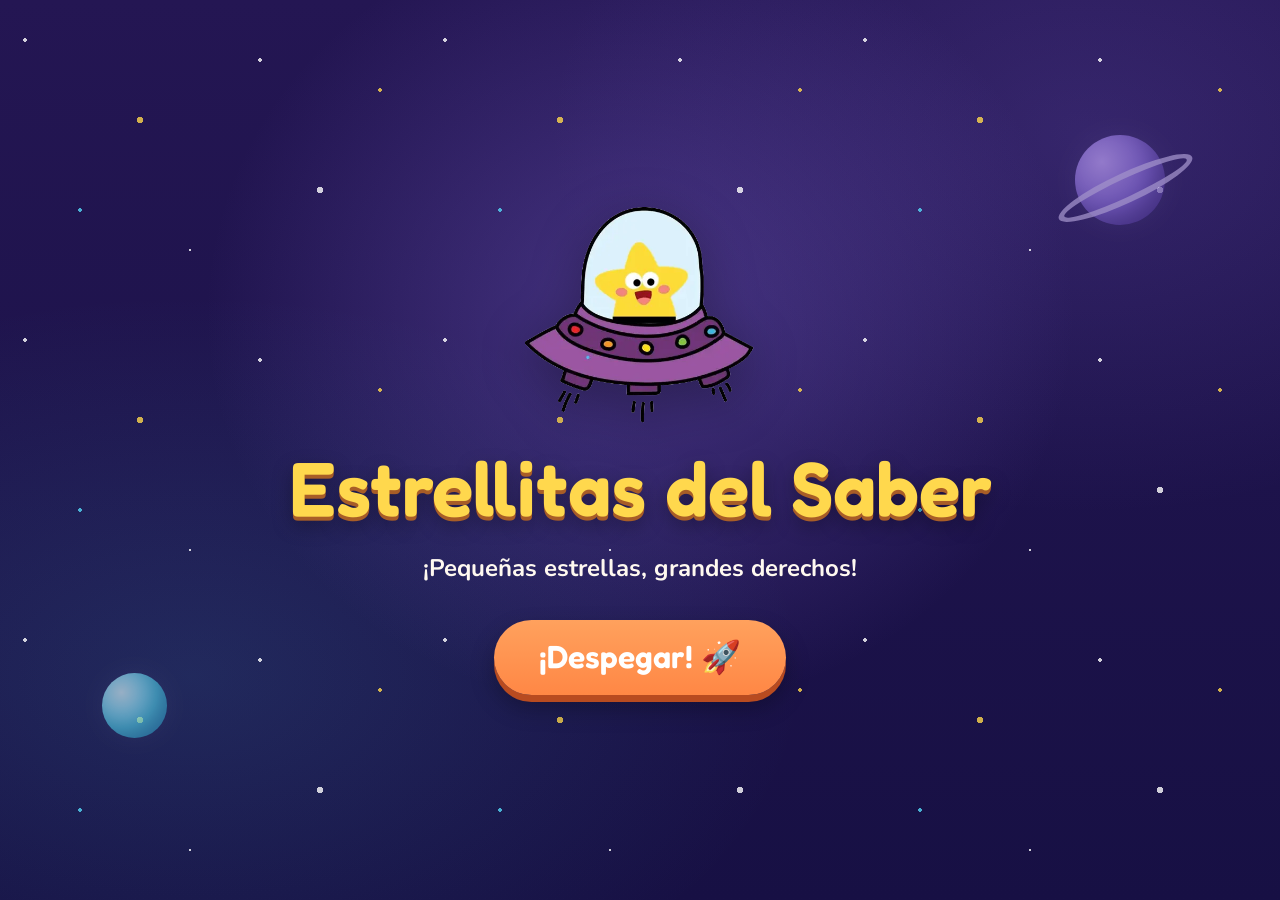
==== index.html @ 60ef17d1 "quizá si quizá no :v" ====
<!DOCTYPE html>
<html lang="es">

<head>
  <meta charset="UTF-8">
  <meta name="viewport" content="width=device-width, initial-scale=1.0">

  <title>Estrellas del Saber</title>

  <!-- Estilos -->
  <link rel="stylesheet" href="./styles/global.css">
  <link rel="stylesheet" href="./styles/index.css">
</head>

<body>

  <main class="inicio">

    <!-- Fondo espacial -->
    <div class="inicio-estrellas" aria-hidden="true"></div>
    <!-- Planetas decorativos -->
    <div class="inicio-planetas" aria-hidden="true">
      <div class="inicio-planeta planeta-morado"></div>
      <div class="inicio-planeta planeta-celeste"></div>
    </div>

    <!-- Estrellas fugaces -->
    <div class="inicio-fugaces" aria-hidden="true">
      <span class="estrella-fugaz"></span>
      <span class="estrella-fugaz"></span>
      <span class="estrella-fugaz"></span>
    </div>

    <!-- Contenido principal -->
    <section class="inicio-contenido">

      <!-- Personaje Starly -->
      <div class="inicio-personaje">
        <img src="./img/personajes/starly/starlycohete.webp" alt="Starly en su nave espacial" class="inicio-starly">
      </div>

      <!-- Título -->
      <h1 class="inicio-titulo">
        Estrellitas del Saber
      </h1>

      <!-- Descripción -->
      <p class="inicio-descripcion">
        ¡Pequeñas estrellas, grandes derechos!
      </p>


      <!-- Botón de inicio -->
      <div class="inicio-acciones">

        <button type="button" id="btn-despegar" class="inicio-boton-jugar">
          ¡Despegar! 🚀
        </button>

      </div>


    </section>

  </main>

  <!-- JavaScript -->
  <script src="./js/main.js" defer></script>

</body>

</html>
---- styles/global.css ----
/* ==========================================
   ESTRELLAS DEL SABER
   ESTILOS GLOBALES
========================================== */

/* ==========================================
   TIPOGRAFÍAS LOCALES
========================================== */

@font-face {
  font-family: 'Fredoka';
  src: url('./fonts/Fredoka-Regular.ttf') format('truetype');
  font-weight: 400;
  font-style: normal;
  font-display: swap;
}

@font-face {
  font-family: 'Fredoka';
  src: url('./fonts/Fredoka-SemiBold.ttf') format('truetype');
  font-weight: 600;
  font-style: normal;
  font-display: swap;
}

@font-face {
  font-family: 'Nunito';
  src: url('./fonts/Nunito-Regular.ttf') format('truetype');
  font-weight: 400;
  font-style: normal;
  font-display: swap;
}

@font-face {
  font-family: 'Nunito';
  src: url('./fonts/Nunito-Bold.ttf') format('truetype');
  font-weight: 700;
  font-style: normal;
  font-display: swap;
}

/* ==========================================
   2. VARIABLES DE COLORES
========================================== */

:root {

  /* Colores principales */
  --color-espacio: #171044;
  --color-morado: #49309A;
  --color-morado-claro: #8467D7;

  /* Colores de acento */
  --color-amarillo: #FFD84D;
  --color-naranja: #FF8745;
  --color-celeste: #55D6F5;

  /* Colores de texto */
  --color-blanco: #FFFFFF;
  --color-blanco-suave: #FFF9F0;

  /* Colores de retroalimentación */
  --color-acierto: #43C98B;
  --color-error: #F36B79;

  /* Tipografías */
  --fuente-titulos: 'Fredoka', sans-serif;
  --fuente-textos: 'Nunito', sans-serif;

}


/* ==========================================
   3. REINICIO DE ESTILOS
========================================== */

* {
  margin: 0;
  padding: 0;
  box-sizing: border-box;
}

html {
  width: 100%;
  min-height: 100%;
}

body {
  min-height: 100vh;
  min-height: 100dvh;

  font-family: var(--fuente-textos);
  font-size: 16px;

  color: var(--color-blanco);
  background-color: var(--color-espacio);

  -webkit-font-smoothing: antialiased;
}


/* ==========================================
   4. TIPOGRAFÍA GENERAL
========================================== */

h1,
h2,
h3,
h4,
h5,
h6 {
  font-family: var(--fuente-titulos);
  font-weight: 600;
  line-height: 1.2;
}

p {
  font-family: var(--fuente-textos);
  line-height: 1.5;
}

button,
input,
textarea,
select {
  font: inherit;
}


/* ==========================================
   5. ELEMENTOS GENERALES
========================================== */

img {
  display: block;
  max-width: 100%;
  height: auto;
}

button {
  cursor: pointer;
}

button:disabled {
  cursor: not-allowed;
}

a {
  color: inherit;
}

:focus-visible {
  outline: 3px solid var(--color-celeste);
  outline-offset: 4px;
}
---- styles/index.css ----
/* ==========================================
   ESTRELLAS DEL SABER
   PANTALLA DE INICIO
========================================== */


/* ==========================================
   1. CONTENEDOR PRINCIPAL
========================================== */

.inicio {
    position: relative;

    display: flex;
    justify-content: center;
    align-items: center;

    width: 100%;
    min-height: 100vh;
    min-height: 100dvh;

    padding: 30px 20px;
    padding:
        max(30px, env(safe-area-inset-top)) max(20px, env(safe-area-inset-right)) max(30px, env(safe-area-inset-bottom)) max(20px, env(safe-area-inset-left));

    overflow: hidden;

    background:
        radial-gradient(ellipse at 50% 35%,
            rgba(132, 103, 215, 0.38) 0%,
            transparent 48%),
        radial-gradient(ellipse at 15% 75%,
            rgba(85, 214, 245, 0.12) 0%,
            transparent 40%),
        radial-gradient(ellipse at 85% 15%,
            rgba(132, 103, 215, 0.2) 0%,
            transparent 35%),
        linear-gradient(180deg,
            #241653 0%,
            #171044 100%);
}


/* ==========================================
   2. ESTRELLAS DEL FONDO
========================================== */

.inicio-estrellas {
    position: absolute;
    inset: 0;
    z-index: 0;

    pointer-events: none;

    background-image:
        radial-gradient(2px 2px at 25px 40px, #FFFFFF 98%, transparent),
        radial-gradient(3px 3px at 140px 120px, #FFD84D 98%, transparent),
        radial-gradient(2px 2px at 260px 60px, #FFFFFF 98%, transparent),
        radial-gradient(2px 2px at 80px 210px, #55D6F5 98%, transparent),
        radial-gradient(3px 3px at 320px 190px, #FFFFFF 98%, transparent),
        radial-gradient(1px 1px at 190px 250px, #FFFFFF 98%, transparent),
        radial-gradient(2px 2px at 380px 90px, #FFD84D 98%, transparent);

    background-size: 420px 300px;

    opacity: 0.8;

    animation: estrellas-brillar 4s ease-in-out infinite alternate;
}

@keyframes estrellas-brillar {
    from {
        opacity: 0.4;
    }

    to {
        opacity: 0.9;
    }
}


/* ==========================================
   3. ESTRELLAS FUGACES
========================================== */

.inicio-fugaces {
    position: absolute;
    inset: 0;
    z-index: 0;

    overflow: hidden;
    pointer-events: none;
}

.estrella-fugaz {
    position: absolute;

    width: 4px;
    height: 4px;

    border-radius: 50%;
    background: var(--color-blanco);

    box-shadow:
        0 0 6px var(--color-blanco),
        0 0 12px var(--color-celeste);

    opacity: 0;

    animation: fugaz-mover 12s linear infinite;
}

/* Estela luminosa */

.estrella-fugaz::after {
    content: "";

    position: absolute;
    top: 50%;
    right: 50%;

    width: 70px;
    height: 2px;

    border-radius: 50%;

    background: linear-gradient(90deg,
            transparent,
            var(--color-celeste),
            var(--color-blanco));

    transform: translateY(-50%);
}

/* Estrella superior izquierda */

.estrella-fugaz:nth-child(1) {
    top: 18%;
    left: 28%;

    animation-duration: 8s;
    animation-delay: -1s;
}

/* Estrella superior derecha */

.estrella-fugaz:nth-child(2) {
    top: 28%;
    left: 82%;

    animation-duration: 9s;
    animation-delay: -3s;
}

/* Estrella inferior izquierda */

.estrella-fugaz:nth-child(3) {
    top: 75%;
    left: 38%;

    animation-duration: 7s;
    animation-delay: -4s;
}

/* Movimiento diagonal */

@keyframes fugaz-mover {

    0%,
    5% {
        opacity: 0;
        transform: translate(0, 0) rotate(-25deg);
    }

    7% {
        opacity: 1;
    }

    17% {
        opacity: 0;
        transform: translate(-140px, 65px) rotate(-25deg);
    }

    100% {
        opacity: 0;
        transform: translate(-140px, 65px) rotate(-25deg);
    }
}


/* ==========================================
   4. CONTENIDO PRINCIPAL
========================================== */

.inicio-contenido {
    position: relative;
    z-index: 1;

    display: flex;
    flex-direction: column;
    justify-content: center;
    align-items: center;

    width: 100%;
    max-width: 850px;

    gap: 22px;

    text-align: center;
}


/* ==========================================
   5. PERSONAJE STARLY
========================================== */

.inicio-personaje {
    display: flex;
    justify-content: center;
    align-items: center;

    width: 100%;
}

.inicio-starly {
    display: block;

    width: clamp(160px, 21vw, 230px);
    max-width: 100%;
    height: auto;

    object-fit: contain;

    filter: drop-shadow(0 12px 25px rgba(0, 0, 0, 0.3));

    animation: starly-flotar 3s ease-in-out infinite;
}

@keyframes starly-flotar {

    0%,
    100% {
        transform: translateY(0) rotate(-3deg);
    }

    50% {
        transform: translateY(-14px) rotate(3deg);
    }
}


/* ==========================================
   6. TÍTULO
========================================== */

.inicio-titulo {
    max-width: 800px;

    font-family: var(--fuente-titulos);
    font-size: clamp(2.8rem, 6vw, 5rem);
    font-weight: 600;
    line-height: 1.1;

    color: var(--color-amarillo);

    text-shadow:
        0 4px 0 #A85D27,
        0 8px 20px rgba(0, 0, 0, 0.35);
}


/* ==========================================
   7. DESCRIPCIÓN
========================================== */

.inicio-descripcion {
    max-width: 600px;

    font-family: var(--fuente-textos);
    font-size: clamp(1.1rem, 2.2vw, 1.5rem);
    font-weight: 700;
    line-height: 1.4;

    color: var(--color-blanco-suave);
}


/* ==========================================
   8. CONTENEDOR DEL BOTÓN
========================================== */

.inicio-acciones {
    display: flex;
    justify-content: center;
    align-items: center;

    width: 100%;

    margin-top: 12px;
}


/* ==========================================
   9. BOTÓN DESPEGAR
========================================== */

.inicio-boton-jugar {
    display: inline-flex;
    justify-content: center;
    align-items: center;

    min-width: 220px;
    min-height: 75px;

    padding: 18px 45px;

    border: none;
    border-radius: 50px;

    font-family: var(--fuente-titulos);
    font-size: clamp(1.5rem, 3vw, 2rem);
    font-weight: 600;
    line-height: 1.2;

    color: var(--color-blanco);

    background: linear-gradient(180deg,
            #FFA15D,
            var(--color-naranja));

    box-shadow:
        0 7px 0 #B84B20,
        0 12px 25px rgba(0, 0, 0, 0.3);

    cursor: pointer;
    touch-action: manipulation;
    -webkit-tap-highlight-color: transparent;

    animation: boton-pulso 1.8s ease-in-out infinite;
}


/* ==========================================
   10. ANIMACIÓN DEL BOTÓN
========================================== */

@keyframes boton-pulso {

    0%,
    100% {
        transform: scale(1);
    }

    50% {
        transform: scale(1.06);
    }
}

@media (hover: hover) {

    .inicio-boton-jugar:hover {
        animation-play-state: paused;
        transform: scale(1.06);
    }
}

.inicio-boton-jugar:active {
    animation: none;

    transform: translateY(5px) scale(0.98);

    box-shadow:
        0 2px 0 #B84B20,
        0 5px 12px rgba(0, 0, 0, 0.2);
}


/* ==========================================
   11. CELULARES
========================================== */

@media (max-width: 600px) {

    .inicio {
        padding:
            max(25px, env(safe-area-inset-top)) max(15px, env(safe-area-inset-right)) max(25px, env(safe-area-inset-bottom)) max(15px, env(safe-area-inset-left));
    }

    .inicio-contenido {
        gap: 18px;
    }

    .inicio-starly {
        width: 170px;
    }

    .inicio-titulo {
        font-size: clamp(2.4rem, 9vw, 3.5rem);
    }

    .inicio-descripcion {
        max-width: 330px;
        font-size: 1.1rem;
    }

    .inicio-acciones {
        margin-top: 10px;
    }

    .inicio-boton-jugar {
        min-width: 200px;
        min-height: 65px;

        padding: 15px 30px;

        font-size: 1.5rem;
    }

    .estrella-fugaz::after {
        width: 45px;
    }
}


/* ==========================================
   12. CELULARES PEQUEÑOS
========================================== */

@media (max-width: 380px) {

    .inicio {
        padding: 20px 12px;
    }

    .inicio-contenido {
        gap: 14px;
    }

    .inicio-starly {
        width: 140px;
    }

    .inicio-titulo {
        font-size: 2.1rem;
    }

    .inicio-descripcion {
        font-size: 1rem;
    }

    .inicio-boton-jugar {
        min-width: 180px;
        min-height: 60px;

        padding: 12px 25px;

        font-size: 1.3rem;
    }
}


/* ==========================================
   13. TABLETAS
========================================== */

@media (min-width: 601px) and (max-width: 1024px) {

    .inicio-starly {
        width: clamp(190px, 25vw, 250px);
    }

    .inicio-titulo {
        font-size: clamp(3rem, 6vw, 4.5rem);
    }

    .inicio-descripcion {
        font-size: 1.4rem;
    }
}


/* ==========================================
   14. CELULARES EN HORIZONTAL
========================================== */

@media (max-height: 500px) and (orientation: landscape) {

    .inicio {
        min-height: 100dvh;
        padding: 12px 20px;
    }

    .inicio-contenido {
        gap: 8px;
    }

    .inicio-starly {
        width: 95px;
    }

    .inicio-titulo {
        font-size: 2rem;
    }

    .inicio-descripcion {
        font-size: 0.95rem;
    }

    .inicio-acciones {
        margin-top: 5px;
    }

    .inicio-boton-jugar {
        min-width: 160px;
        min-height: 50px;

        padding: 10px 25px;

        font-size: 1.2rem;
    }
}


/* ==========================================
   15. PANTALLAS DE POCA ALTURA
========================================== */

@media (max-height: 650px) and (min-width: 601px) {

    .inicio {
        padding: 20px;
    }

    .inicio-contenido {
        gap: 12px;
    }

    .inicio-starly {
        width: 150px;
    }

    .inicio-titulo {
        font-size: 3rem;
    }

    .inicio-boton-jugar {
        min-height: 60px;
        padding: 12px 35px;
    }
}


/* ==========================================
   16. ACCESIBILIDAD
========================================== */

@media (prefers-reduced-motion: reduce) {

    .inicio-estrellas,
    .estrella-fugaz,
    .inicio-starly,
    .inicio-boton-jugar {
        animation: none;
    }
}


/* ==========================================
   PLANETAS DECORATIVOS DEL INICIO
========================================== */

.inicio-planetas {
    position: absolute;
    inset: 0;
    z-index: 1;

    overflow: hidden;
    pointer-events: none;
}

.inicio-planeta {
    position: absolute;

    border-radius: 50%;
    opacity: 0.65;

    box-shadow:
        inset -12px -12px 18px rgba(0, 0, 0, 0.15),
        0 0 30px rgba(255, 255, 255, 0.08);

    animation: planeta-flotar-inicio 7s ease-in-out infinite;
}

/* Planeta morado con anillo */

.inicio-planetas .planeta-morado {
    top: 15%;
    right: 9%;

    width: 90px;
    height: 90px;

    background: radial-gradient(circle at 30% 30%,
            #C6A8FF,
            #8467D7 55%,
            #49309A);
}

.inicio-planetas .planeta-morado::after {
    content: "";

    position: absolute;
    top: 42%;
    left: -25%;

    width: 150%;
    height: 20%;

    border: 6px solid rgba(220, 204, 255, 0.75);
    border-radius: 50%;

    transform: rotate(-25deg);
}

/* Planeta celeste */

.inicio-planetas .planeta-celeste {
    bottom: 18%;
    left: 8%;

    width: 65px;
    height: 65px;

    background: radial-gradient(circle at 30% 30%,
            #D7F8FF,
            #55D6F5 55%,
            #258ECA);

    animation-delay: -3s;
}

/* Movimiento suave */

@keyframes planeta-flotar-inicio {

    0%,
    100% {
        transform: translateY(0);
    }

    50% {
        transform: translateY(-12px);
    }
}

/* Mantener el contenido sobre los planetas */

.inicio-contenido {
    position: relative;
    z-index: 2;
}

/* ==========================================
   RESPONSIVE
========================================== */

@media (max-width: 600px) {

    .inicio-planetas .planeta-morado {
        top: 15%;
        right: 9%;
        width: 75px;
        height: 75px;
    }

    .inicio-planetas .planeta-celeste {
        bottom: 15%;
        left: -10px;

        width: 48px;
        height: 48px;
    }
}

@media (max-height: 500px) and (orientation: landscape) {

    .inicio-planeta {
        opacity: 0.80;
    }
}

@media (prefers-reduced-motion: reduce) {

    .inicio-planeta {
        animation: none;
    }
}
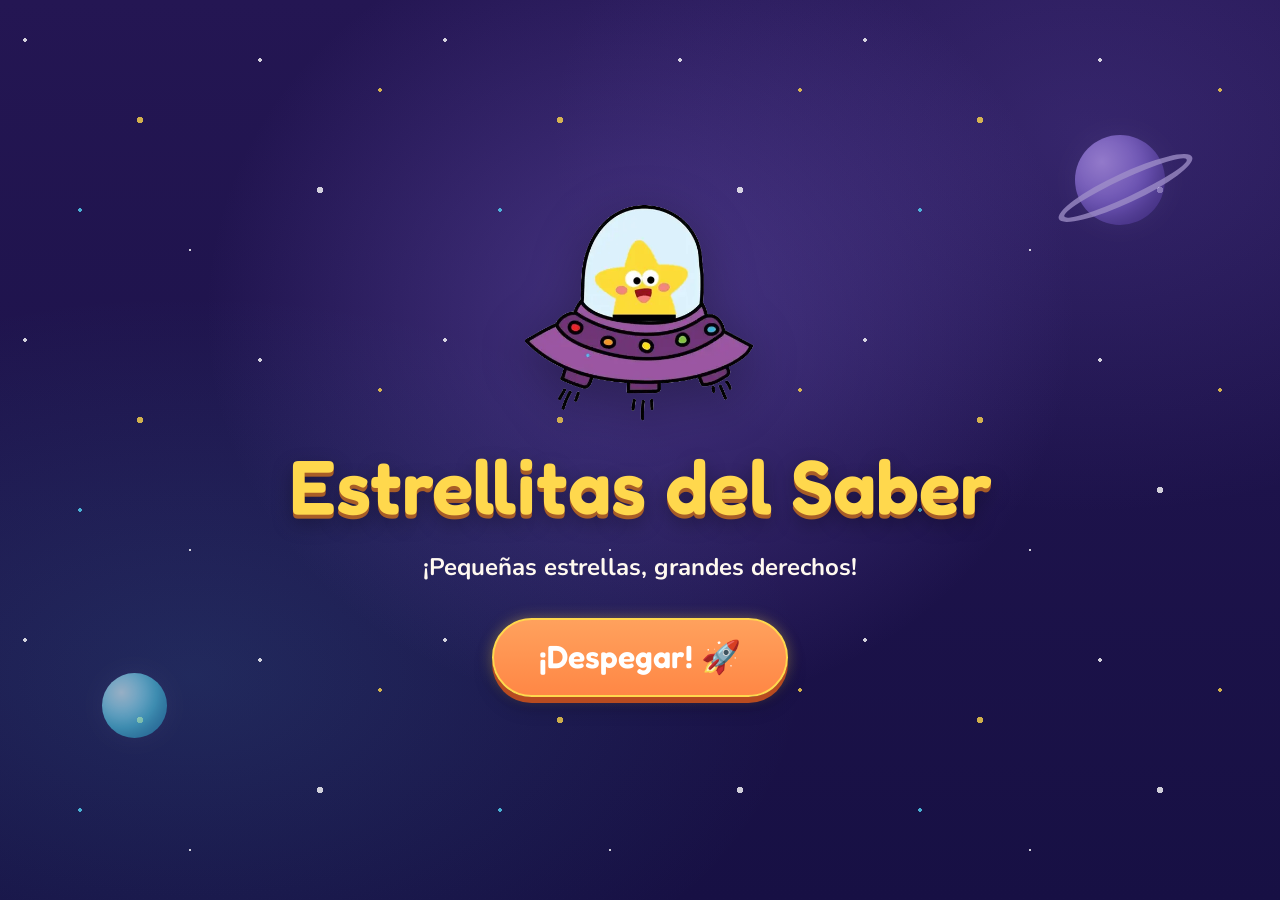
==== commit 9173234a: "soy el mapa" ====
--- a/index.html
+++ b/index.html
@@ -5,7 +5,7 @@
   <meta charset="UTF-8">
   <meta name="viewport" content="width=device-width, initial-scale=1.0">
 
-  <title>Estrellas del Saber</title>
+  <title>Estrellitas del Saber</title>
 
   <!-- Estilos -->
   <link rel="stylesheet" href="./styles/global.css">
--- a/styles/index.css
+++ b/styles/index.css
@@ -314,7 +314,7 @@
 
     padding: 18px 45px;
 
-    border: none;
+    border: 2px solid #FFD84D;
     border-radius: 50px;
 
     font-family: var(--fuente-titulos);
@@ -329,8 +329,9 @@
             var(--color-naranja));
 
     box-shadow:
-        0 7px 0 #B84B20,
-        0 12px 25px rgba(0, 0, 0, 0.3);
+        0 6px 0 #B84B20,
+        0 0 14px rgba(255, 216, 77, 0.35),
+        0 10px 20px rgba(0, 0, 0, 0.20);
 
     cursor: pointer;
     touch-action: manipulation;
@@ -339,6 +340,12 @@
     animation: boton-pulso 1.8s ease-in-out infinite;
 }
 
+.boton-despegar:hover {
+    box-shadow:
+        0 6px 0 #B84B20,
+        0 0 25px rgba(255, 216, 77, 0.75),
+        0 10px 20px rgba(0, 0, 0, 0.2);
+}
 
 /* ==========================================
    10. ANIMACIÓN DEL BOTÓN
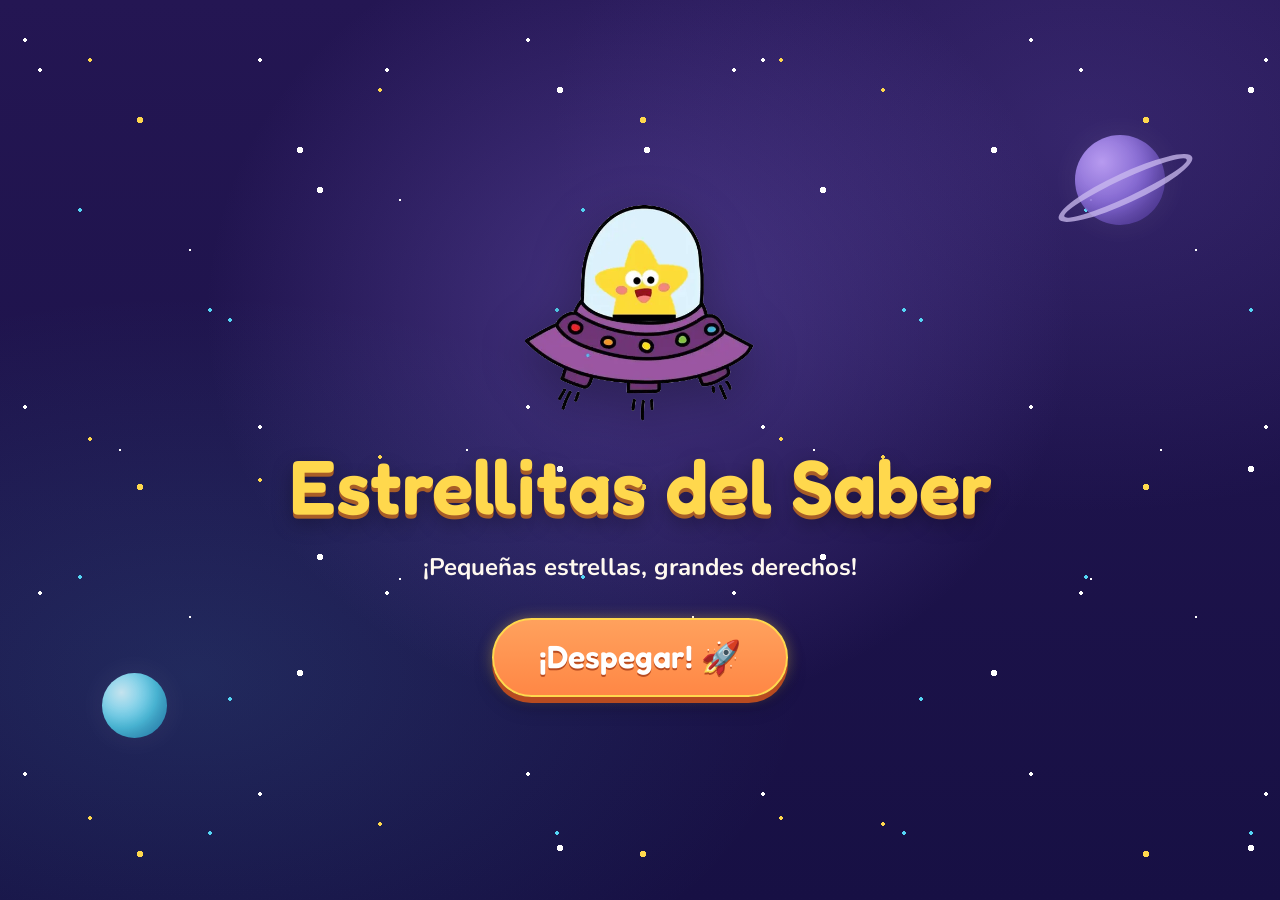
==== commit 3e49b185: "juego 5 sin audios" ====
--- a/index.html
+++ b/index.html
@@ -6,6 +6,8 @@
   <meta name="viewport" content="width=device-width, initial-scale=1.0">
 
   <title>Estrellitas del Saber</title>
+  <link rel="icon" type="image/png" href="./img/personajes/starly/starly2.webp">
+
 
   <!-- Estilos -->
   <link rel="stylesheet" href="./styles/global.css">
--- a/styles/global.css
+++ b/styles/global.css
@@ -152,4 +152,5 @@
 :focus-visible {
   outline: 3px solid var(--color-celeste);
   outline-offset: 4px;
-}+}
+
--- a/styles/index.css
+++ b/styles/index.css
@@ -45,13 +45,16 @@
    2. ESTRELLAS DEL FONDO
 ========================================== */
 
-.inicio-estrellas {
+.inicio-estrellas,
+.inicio-estrellas::before,
+.inicio-estrellas::after {
     position: absolute;
     inset: 0;
+    pointer-events: none;
+}
+
+.inicio-estrellas {
     z-index: 0;
-
-    pointer-events: none;
-
     background-image:
         radial-gradient(2px 2px at 25px 40px, #FFFFFF 98%, transparent),
         radial-gradient(3px 3px at 140px 120px, #FFD84D 98%, transparent),
@@ -60,22 +63,32 @@
         radial-gradient(3px 3px at 320px 190px, #FFFFFF 98%, transparent),
         radial-gradient(1px 1px at 190px 250px, #FFFFFF 98%, transparent),
         radial-gradient(2px 2px at 380px 90px, #FFD84D 98%, transparent);
-
-    background-size: 420px 300px;
-
-    opacity: 0.8;
-
+    background-size: 503px 367px;
     animation: estrellas-brillar 4s ease-in-out infinite alternate;
 }
 
-@keyframes estrellas-brillar {
-    from {
-        opacity: 0.4;
-    }
-
-    to {
-        opacity: 0.9;
-    }
+.inicio-estrellas::before {
+    content: "";
+    background-image:
+        radial-gradient(2px 2px at 40px 70px, #FFFFFF 98%, transparent),
+        radial-gradient(2px 2px at 210px 310px, #55D6F5 98%, transparent),
+        radial-gradient(3px 3px at 300px 150px, #FFFFFF 98%, transparent),
+        radial-gradient(1px 1px at 120px 450px, #FFFFFF 98%, transparent),
+        radial-gradient(2px 2px at 260px 480px, #FFD84D 98%, transparent);
+    background-size: 347px 523px;
+    animation: estrellas-brillar 3s ease-in-out -1.5s infinite alternate;
+}
+
+.inicio-estrellas::after {
+    content: "";
+    background-image:
+        radial-gradient(2px 2px at 90px 60px, #FFD84D 98%, transparent),
+        radial-gradient(1px 1px at 400px 200px, #FFFFFF 98%, transparent),
+        radial-gradient(3px 3px at 560px 90px, #FFFFFF 98%, transparent),
+        radial-gradient(2px 2px at 230px 320px, #55D6F5 98%, transparent),
+        radial-gradient(2px 2px at 640px 300px, #FFFFFF 98%, transparent);
+    background-size: 691px 379px;
+    animation: estrellas-brillar 5s ease-in-out -3s infinite alternate;
 }
 
 
@@ -308,6 +321,7 @@
     display: inline-flex;
     justify-content: center;
     align-items: center;
+    text-shadow: 0 2px 0 #B84B20;
 
     min-width: 220px;
     min-height: 75px;
@@ -340,12 +354,7 @@
     animation: boton-pulso 1.8s ease-in-out infinite;
 }
 
-.boton-despegar:hover {
-    box-shadow:
-        0 6px 0 #B84B20,
-        0 0 25px rgba(255, 216, 77, 0.75),
-        0 10px 20px rgba(0, 0, 0, 0.2);
-}
+
 
 /* ==========================================
    10. ANIMACIÓN DEL BOTÓN
@@ -364,10 +373,13 @@
 }
 
 @media (hover: hover) {
-
     .inicio-boton-jugar:hover {
         animation-play-state: paused;
         transform: scale(1.06);
+        box-shadow:
+            0 6px 0 #B84B20,
+            0 0 25px rgba(255, 216, 77, 0.75),
+            0 10px 20px rgba(0, 0, 0, 0.2);
     }
 }
 
@@ -562,11 +574,13 @@
 ========================================== */
 
 @media (prefers-reduced-motion: reduce) {
-
     .inicio-estrellas,
+    .inicio-estrellas::before,
+    .inicio-estrellas::after,
     .estrella-fugaz,
     .inicio-starly,
-    .inicio-boton-jugar {
+    .inicio-boton-jugar,
+    .inicio-planeta {
         animation: none;
     }
 }
@@ -589,7 +603,7 @@
     position: absolute;
 
     border-radius: 50%;
-    opacity: 0.65;
+    opacity: 0.9;
 
     box-shadow:
         inset -12px -12px 18px rgba(0, 0, 0, 0.15),
@@ -701,4 +715,5 @@
     .inicio-planeta {
         animation: none;
     }
-}+}
+
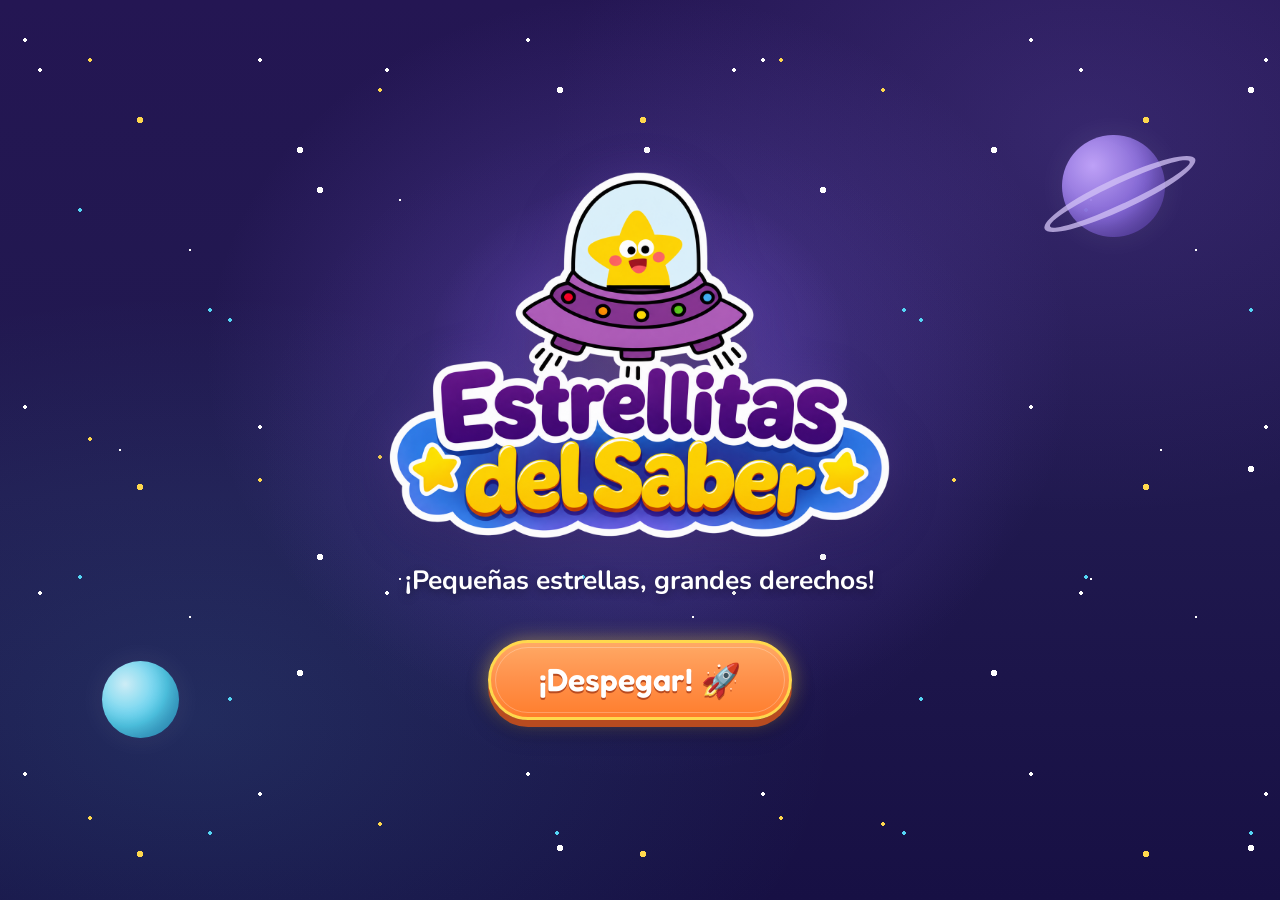
==== commit da43c196: "six juegos" ====
--- a/index.html
+++ b/index.html
@@ -38,13 +38,8 @@
 
       <!-- Personaje Starly -->
       <div class="inicio-personaje">
-        <img src="./img/personajes/starly/starlycohete.webp" alt="Starly en su nave espacial" class="inicio-starly">
+        <img src="./img/personajes/otros/logostarly.png" alt="Starly en su nave espacial" class="inicio-starly">
       </div>
-
-      <!-- Título -->
-      <h1 class="inicio-titulo">
-        Estrellitas del Saber
-      </h1>
 
       <!-- Descripción -->
       <p class="inicio-descripcion">
--- a/styles/index.css
+++ b/styles/index.css
@@ -1,8 +1,8 @@
-/* ==========================================
-   ESTRELLAS DEL SABER
+
+/* ==========================================
+   ESTRELLITAS DEL SABER
    PANTALLA DE INICIO
 ========================================== */
-
 
 /* ==========================================
    1. CONTENEDOR PRINCIPAL
@@ -10,6 +10,7 @@
 
 .inicio {
     position: relative;
+    isolation: isolate;
 
     display: flex;
     justify-content: center;
@@ -19,27 +20,63 @@
     min-height: 100vh;
     min-height: 100dvh;
 
-    padding: 30px 20px;
     padding:
-        max(30px, env(safe-area-inset-top)) max(20px, env(safe-area-inset-right)) max(30px, env(safe-area-inset-bottom)) max(20px, env(safe-area-inset-left));
+        max(30px, env(safe-area-inset-top))
+        max(20px, env(safe-area-inset-right))
+        max(30px, env(safe-area-inset-bottom))
+        max(20px, env(safe-area-inset-left));
 
     overflow: hidden;
 
     background:
-        radial-gradient(ellipse at 50% 35%,
-            rgba(132, 103, 215, 0.38) 0%,
-            transparent 48%),
-        radial-gradient(ellipse at 15% 75%,
-            rgba(85, 214, 245, 0.12) 0%,
-            transparent 40%),
-        radial-gradient(ellipse at 85% 15%,
-            rgba(132, 103, 215, 0.2) 0%,
-            transparent 35%),
-        linear-gradient(180deg,
+        radial-gradient(
+            ellipse at 50% 40%,
+            rgba(126, 94, 220, 0.36),
+            transparent 48%
+        ),
+        radial-gradient(
+            ellipse at 15% 80%,
+            rgba(85, 214, 245, 0.12),
+            transparent 42%
+        ),
+        radial-gradient(
+            ellipse at 85% 15%,
+            rgba(132, 103, 215, 0.20),
+            transparent 35%
+        ),
+        linear-gradient(
+            180deg,
             #241653 0%,
-            #171044 100%);
-}
-
+            #20194F 55%,
+            #171044 100%
+        );
+}
+
+/* RESPLANDOR CENTRAL */
+
+.inicio::before {
+    content: "";
+
+    position: absolute;
+    top: 50%;
+    left: 50%;
+    z-index: 0;
+
+    width: min(750px, 85vw);
+    height: min(650px, 80vh);
+
+    border-radius: 50%;
+
+    background: radial-gradient(
+        ellipse,
+        rgba(145, 105, 255, 0.16) 0%,
+        rgba(100, 70, 200, 0.08) 40%,
+        transparent 72%
+    );
+
+    transform: translate(-50%, -50%);
+    pointer-events: none;
+}
 
 /* ==========================================
    2. ESTRELLAS DEL FONDO
@@ -50,11 +87,13 @@
 .inicio-estrellas::after {
     position: absolute;
     inset: 0;
+
     pointer-events: none;
 }
 
 .inicio-estrellas {
     z-index: 0;
+
     background-image:
         radial-gradient(2px 2px at 25px 40px, #FFFFFF 98%, transparent),
         radial-gradient(3px 3px at 140px 120px, #FFD84D 98%, transparent),
@@ -63,34 +102,51 @@
         radial-gradient(3px 3px at 320px 190px, #FFFFFF 98%, transparent),
         radial-gradient(1px 1px at 190px 250px, #FFFFFF 98%, transparent),
         radial-gradient(2px 2px at 380px 90px, #FFD84D 98%, transparent);
+
     background-size: 503px 367px;
+
     animation: estrellas-brillar 4s ease-in-out infinite alternate;
 }
 
 .inicio-estrellas::before {
     content: "";
+
     background-image:
         radial-gradient(2px 2px at 40px 70px, #FFFFFF 98%, transparent),
         radial-gradient(2px 2px at 210px 310px, #55D6F5 98%, transparent),
         radial-gradient(3px 3px at 300px 150px, #FFFFFF 98%, transparent),
         radial-gradient(1px 1px at 120px 450px, #FFFFFF 98%, transparent),
         radial-gradient(2px 2px at 260px 480px, #FFD84D 98%, transparent);
+
     background-size: 347px 523px;
+
     animation: estrellas-brillar 3s ease-in-out -1.5s infinite alternate;
 }
 
 .inicio-estrellas::after {
     content: "";
+
     background-image:
         radial-gradient(2px 2px at 90px 60px, #FFD84D 98%, transparent),
         radial-gradient(1px 1px at 400px 200px, #FFFFFF 98%, transparent),
         radial-gradient(3px 3px at 560px 90px, #FFFFFF 98%, transparent),
         radial-gradient(2px 2px at 230px 320px, #55D6F5 98%, transparent),
         radial-gradient(2px 2px at 640px 300px, #FFFFFF 98%, transparent);
+
     background-size: 691px 379px;
+
     animation: estrellas-brillar 5s ease-in-out -3s infinite alternate;
 }
 
+@keyframes estrellas-brillar {
+    0% {
+        opacity: 0.55;
+    }
+
+    100% {
+        opacity: 1;
+    }
+}
 
 /* ==========================================
    3. ESTRELLAS FUGACES
@@ -112,18 +168,16 @@
     height: 4px;
 
     border-radius: 50%;
-    background: var(--color-blanco);
+    background: #FFFFFF;
 
     box-shadow:
-        0 0 6px var(--color-blanco),
-        0 0 12px var(--color-celeste);
+        0 0 6px #FFFFFF,
+        0 0 12px #55D6F5;
 
     opacity: 0;
 
     animation: fugaz-mover 12s linear infinite;
 }
-
-/* Estela luminosa */
 
 .estrella-fugaz::after {
     content: "";
@@ -132,20 +186,20 @@
     top: 50%;
     right: 50%;
 
-    width: 70px;
+    width: 75px;
     height: 2px;
 
     border-radius: 50%;
 
-    background: linear-gradient(90deg,
-            transparent,
-            var(--color-celeste),
-            var(--color-blanco));
+    background: linear-gradient(
+        90deg,
+        transparent,
+        #55D6F5,
+        #FFFFFF
+    );
 
     transform: translateY(-50%);
 }
-
-/* Estrella superior izquierda */
 
 .estrella-fugaz:nth-child(1) {
     top: 18%;
@@ -155,8 +209,6 @@
     animation-delay: -1s;
 }
 
-/* Estrella superior derecha */
-
 .estrella-fugaz:nth-child(2) {
     top: 28%;
     left: 82%;
@@ -165,8 +217,6 @@
     animation-delay: -3s;
 }
 
-/* Estrella inferior izquierda */
-
 .estrella-fugaz:nth-child(3) {
     top: 75%;
     left: 38%;
@@ -175,12 +225,8 @@
     animation-delay: -4s;
 }
 
-/* Movimiento diagonal */
-
 @keyframes fugaz-mover {
-
-    0%,
-    5% {
+    0%, 5% {
         opacity: 0;
         transform: translate(0, 0) rotate(-25deg);
     }
@@ -200,14 +246,13 @@
     }
 }
 
-
 /* ==========================================
    4. CONTENIDO PRINCIPAL
 ========================================== */
 
 .inicio-contenido {
     position: relative;
-    z-index: 1;
+    z-index: 3;
 
     display: flex;
     flex-direction: column;
@@ -215,224 +260,541 @@
     align-items: center;
 
     width: 100%;
-    max-width: 850px;
-
-    gap: 22px;
+    max-width: 900px;
+
+    gap: 18px;
 
     text-align: center;
-}
-
-
-/* ==========================================
-   5. PERSONAJE STARLY
+
+    animation: inicio-aparecer 0.8s ease-out both;
+}
+
+@keyframes inicio-aparecer {
+    from {
+        opacity: 0;
+        transform: translateY(20px);
+    }
+
+    to {
+        opacity: 1;
+        transform: translateY(0);
+    }
+}
+
+/* ==========================================
+   5. LOGOTIPO PRINCIPAL
 ========================================== */
 
 .inicio-personaje {
+    position: relative;
+
     display: flex;
     justify-content: center;
     align-items: center;
 
     width: 100%;
-}
+    margin-bottom: 5px;
+}
+
+/* HALO DETRÁS DEL LOGOTIPO */
+
+.inicio-personaje::before {
+    content: "";
+
+    position: absolute;
+    top: 50%;
+    left: 50%;
+    z-index: -1;
+
+    width: min(420px, 80vw);
+    height: min(350px, 70vw);
+
+    border-radius: 50%;
+
+    background: radial-gradient(
+        ellipse,
+        rgba(255, 215, 90, 0.17) 0%,
+        rgba(151, 103, 255, 0.15) 40%,
+        transparent 72%
+    );
+
+    transform: translate(-50%, -50%);
+
+    animation: halo-logo 4s ease-in-out infinite;
+}
+
 
 .inicio-starly {
     display: block;
 
-    width: clamp(160px, 21vw, 230px);
+    width: clamp(340px, 46vw, 550px);
     max-width: 100%;
+    max-height: 55dvh;
     height: auto;
 
     object-fit: contain;
 
-    filter: drop-shadow(0 12px 25px rgba(0, 0, 0, 0.3));
-
-    animation: starly-flotar 3s ease-in-out infinite;
-}
-
-@keyframes starly-flotar {
-
-    0%,
-    100% {
-        transform: translateY(0) rotate(-3deg);
+    filter:
+        drop-shadow(0 12px 24px rgba(0, 0, 0, 0.25))
+        drop-shadow(0 0 18px rgba(151, 103, 255, 0.2));
+
+    transform-origin: center;
+
+    animation:
+        logo-entrada 0.9s ease-out both,
+        logo-flotar 3.5s ease-in-out 0.9s infinite;
+}
+
+
+@keyframes logo-entrada {
+    from {
+        opacity: 0;
+        transform: translateY(-35px) scale(0.8);
+    }
+
+    to {
+        opacity: 1;
+        transform: translateY(0) scale(1);
+    }
+}
+
+
+@keyframes logo-flotar {
+    0%, 100% {
+        transform: translateY(0);
     }
 
     50% {
-        transform: translateY(-14px) rotate(3deg);
-    }
-}
-
+        transform: translateY(-5px);
+    }
+}
+
+@keyframes halo-logo {
+    0%, 100% {
+        opacity: 0.6;
+        transform: translate(-50%, -50%) scale(0.95);
+    }
+
+    50% {
+        opacity: 1;
+        transform: translate(-50%, -50%) scale(1.08);
+    }
+}
 
 /* ==========================================
    6. TÍTULO
 ========================================== */
 
+/* EL LOGOTIPO YA INCLUYE EL NOMBRE */
+
 .inicio-titulo {
-    max-width: 800px;
-
-    font-family: var(--fuente-titulos);
-    font-size: clamp(2.8rem, 6vw, 5rem);
-    font-weight: 600;
-    line-height: 1.1;
-
-    color: var(--color-amarillo);
+    display: none;
+}
+
+/* ==========================================
+   7. LEMA DEL VIDEOJUEGO
+========================================== */
+
+.inicio-descripcion {
+    position: relative;
+
+    max-width: 700px;
+    margin: 0;
+
+    padding: 0 12px;
+
+    font-family: var(--fuente-textos);
+    font-size: clamp(1.15rem, 2.3vw, 1.65rem);
+    font-weight: 700;
+    line-height: 1.45;
+
+    color: #FFFFFF;
 
     text-shadow:
-        0 4px 0 #A85D27,
-        0 8px 20px rgba(0, 0, 0, 0.35);
-}
-
-
-/* ==========================================
-   7. DESCRIPCIÓN
-========================================== */
-
-.inicio-descripcion {
-    max-width: 600px;
-
-    font-family: var(--fuente-textos);
-    font-size: clamp(1.1rem, 2.2vw, 1.5rem);
-    font-weight: 700;
-    line-height: 1.4;
-
-    color: var(--color-blanco-suave);
-}
-
+        0 3px 8px rgba(0, 0, 0, 0.35);
+
+    animation: lema-aparecer 0.8s ease-out 0.3s both;
+}
+
+@keyframes lema-aparecer {
+    from {
+        opacity: 0;
+        transform: translateY(12px);
+    }
+
+    to {
+        opacity: 1;
+        transform: translateY(0);
+    }
+}
 
 /* ==========================================
    8. CONTENEDOR DEL BOTÓN
 ========================================== */
 
 .inicio-acciones {
+    position: relative;
+
     display: flex;
     justify-content: center;
     align-items: center;
 
     width: 100%;
 
-    margin-top: 12px;
-}
-
+    margin-top: 14px;
+    padding: 8px;
+
+    animation: acciones-aparecer 0.7s ease-out 0.5s both;
+}
+
+@keyframes acciones-aparecer {
+    from {
+        opacity: 0;
+        transform: translateY(20px);
+    }
+
+    to {
+        opacity: 1;
+        transform: translateY(0);
+    }
+}
 
 /* ==========================================
    9. BOTÓN DESPEGAR
 ========================================== */
 
 .inicio-boton-jugar {
+    position: relative;
+    isolation: isolate;
+
     display: inline-flex;
     justify-content: center;
     align-items: center;
-    text-shadow: 0 2px 0 #B84B20;
-
-    min-width: 220px;
-    min-height: 75px;
-
-    padding: 18px 45px;
-
-    border: 2px solid #FFD84D;
+
+    min-width: 250px;
+    min-height: 76px;
+
+    padding: 18px 48px;
+
+    overflow: hidden;
+
+    border: 3px solid #FFD84D;
     border-radius: 50px;
 
     font-family: var(--fuente-titulos);
     font-size: clamp(1.5rem, 3vw, 2rem);
-    font-weight: 600;
+    font-weight: 700;
     line-height: 1.2;
 
-    color: var(--color-blanco);
-
-    background: linear-gradient(180deg,
-            #FFA15D,
-            var(--color-naranja));
+    color: #FFFFFF;
+    text-shadow: 0 2px 0 #B84B20;
+
+    background: linear-gradient(
+        180deg,
+        #FFA965 0%,
+        #FF914B 48%,
+        #FF7E2D 100%
+    );
 
     box-shadow:
-        0 6px 0 #B84B20,
-        0 0 14px rgba(255, 216, 77, 0.35),
-        0 10px 20px rgba(0, 0, 0, 0.20);
+        0 7px 0 #B84B20,
+        0 0 20px rgba(255, 216, 77, 0.45),
+        0 12px 24px rgba(0, 0, 0, 0.22);
 
     cursor: pointer;
+
     touch-action: manipulation;
     -webkit-tap-highlight-color: transparent;
 
+    transition:
+        background 0.2s ease,
+        box-shadow 0.2s ease;
+
     animation: boton-pulso 1.8s ease-in-out infinite;
 }
 
-
-
-/* ==========================================
-   10. ANIMACIÓN DEL BOTÓN
-========================================== */
+/* BRILLO QUE ATRAVIESA EL BOTÓN */
+
+.inicio-boton-jugar::before {
+    content: "";
+
+    position: absolute;
+    top: -45%;
+    left: -70%;
+    z-index: 1;
+
+    width: 35%;
+    height: 190%;
+
+    background: linear-gradient(
+        90deg,
+        transparent,
+        rgba(255, 255, 255, 0.65),
+        transparent
+    );
+
+    transform: rotate(25deg);
+
+    pointer-events: none;
+
+    animation: inicio-boton-brillo 2.6s ease-in-out infinite;
+}
+
+/* RESPLANDOR INTERIOR */
+
+.inicio-boton-jugar::after {
+    content: "";
+
+    position: absolute;
+    inset: 4px;
+    z-index: 0;
+
+    border: 1px solid rgba(255, 255, 255, 0.25);
+    border-radius: inherit;
+
+    pointer-events: none;
+}
+
+@keyframes inicio-boton-brillo {
+    0%, 25% {
+        left: -70%;
+    }
+
+    65%, 100% {
+        left: 145%;
+    }
+}
 
 @keyframes boton-pulso {
-
-    0%,
-    100% {
+    0%, 100% {
         transform: scale(1);
     }
 
     50% {
-        transform: scale(1.06);
-    }
-}
+        transform: scale(1.055);
+    }
+}
+
+/* INTERACCIÓN */
 
 @media (hover: hover) {
     .inicio-boton-jugar:hover {
         animation-play-state: paused;
-        transform: scale(1.06);
+
+        transform: scale(1.07);
+
+        background: linear-gradient(
+            180deg,
+            #FFB76C,
+            #FF8A30
+        );
+
         box-shadow:
-            0 6px 0 #B84B20,
-            0 0 25px rgba(255, 216, 77, 0.75),
-            0 10px 20px rgba(0, 0, 0, 0.2);
+            0 7px 0 #B84B20,
+            0 0 28px rgba(255, 216, 77, 0.8),
+            0 12px 24px rgba(0, 0, 0, 0.22);
     }
 }
 
 .inicio-boton-jugar:active {
     animation: none;
 
-    transform: translateY(5px) scale(0.98);
+    transform: translateY(5px) scale(0.97);
 
     box-shadow:
         0 2px 0 #B84B20,
         0 5px 12px rgba(0, 0, 0, 0.2);
 }
 
-
-/* ==========================================
-   11. CELULARES
+.inicio-boton-jugar:focus-visible {
+    outline: 4px solid #FFFFFF;
+    outline-offset: 6px;
+}
+
+/* ==========================================
+   10. PLANETAS DECORATIVOS
+========================================== */
+
+.inicio-planetas {
+    position: absolute;
+    inset: 0;
+    z-index: 1;
+
+    overflow: hidden;
+
+    pointer-events: none;
+}
+
+.inicio-planeta {
+    position: absolute;
+
+    border-radius: 50%;
+    opacity: 0.95;
+
+    box-shadow:
+        inset -12px -12px 18px rgba(0, 0, 0, 0.15),
+        0 0 30px rgba(255, 255, 255, 0.08);
+
+    animation: planeta-flotar-inicio 7s ease-in-out infinite;
+}
+
+/* PLANETA MORADO */
+
+.inicio-planetas .planeta-morado {
+    top: 15%;
+    right: 9%;
+
+    width: clamp(75px, 8vw, 120px);
+    height: clamp(75px, 8vw, 120px);
+
+    background: radial-gradient(
+        circle at 30% 30%,
+        #C6A8FF,
+        #8467D7 55%,
+        #49309A
+    );
+}
+
+.inicio-planetas .planeta-morado::after {
+    content: "";
+
+    position: absolute;
+    top: 42%;
+    left: -25%;
+
+    width: 150%;
+    height: 20%;
+
+    border: 6px solid rgba(220, 204, 255, 0.75);
+    border-radius: 50%;
+
+    transform: rotate(-25deg);
+}
+
+/* PLANETA CELESTE */
+
+.inicio-planetas .planeta-celeste {
+    bottom: 18%;
+    left: 8%;
+
+    width: clamp(55px, 6vw, 85px);
+    height: clamp(55px, 6vw, 85px);
+
+    background: radial-gradient(
+        circle at 30% 30%,
+        #D7F8FF,
+        #55D6F5 55%,
+        #258ECA
+    );
+
+    animation-delay: -3s;
+}
+
+@keyframes planeta-flotar-inicio {
+    0%, 100% {
+        transform: translateY(0);
+    }
+
+    50% {
+        transform: translateY(-12px);
+    }
+}
+
+/* ==========================================
+   11. TABLETAS
+========================================== */
+
+@media (min-width: 601px) and (max-width: 1024px) {
+    .inicio-contenido {
+        gap: 16px;
+    }
+
+    .inicio-starly {
+        width: clamp(280px, 42vw, 390px);
+    }
+
+    .inicio-descripcion {
+        font-size: clamp(1.2rem, 2.6vw, 1.5rem);
+    }
+
+    .inicio-planetas .planeta-morado {
+        right: 6%;
+    }
+
+    .inicio-planetas .planeta-celeste {
+        left: 5%;
+    }
+}
+
+/* ==========================================
+   12. CELULARES
 ========================================== */
 
 @media (max-width: 600px) {
-
     .inicio {
         padding:
-            max(25px, env(safe-area-inset-top)) max(15px, env(safe-area-inset-right)) max(25px, env(safe-area-inset-bottom)) max(15px, env(safe-area-inset-left));
+            max(22px, env(safe-area-inset-top))
+            max(15px, env(safe-area-inset-right))
+            max(22px, env(safe-area-inset-bottom))
+            max(15px, env(safe-area-inset-left));
     }
 
     .inicio-contenido {
-        gap: 18px;
+        max-width: 100%;
+        gap: 16px;
+    }
+
+    .inicio-personaje {
+        margin-bottom: 0;
     }
 
     .inicio-starly {
-        width: 170px;
-    }
-
-    .inicio-titulo {
-        font-size: clamp(2.4rem, 9vw, 3.5rem);
+        width: min(82vw, 340px);
+        max-height: 42dvh;
     }
 
     .inicio-descripcion {
-        max-width: 330px;
-        font-size: 1.1rem;
+        max-width: 340px;
+
+        font-size: clamp(1rem, 4.5vw, 1.25rem);
+        line-height: 1.4;
     }
 
     .inicio-acciones {
-        margin-top: 10px;
+        margin-top: 8px;
     }
 
     .inicio-boton-jugar {
-        min-width: 200px;
+        min-width: 210px;
         min-height: 65px;
 
-        padding: 15px 30px;
+        padding: 14px 32px;
 
         font-size: 1.5rem;
+    }
+
+    .inicio-planetas .planeta-morado {
+        top: 12%;
+        right: -15px;
+
+        width: 70px;
+        height: 70px;
+
+        opacity: 0.65;
+    }
+
+    .inicio-planetas .planeta-morado::after {
+        border-width: 4px;
+    }
+
+    .inicio-planetas .planeta-celeste {
+        bottom: 12%;
+        left: -12px;
+
+        width: 50px;
+        height: 50px;
+
+        opacity: 0.7;
     }
 
     .estrella-fugaz::after {
@@ -440,27 +802,22 @@
     }
 }
 
-
-/* ==========================================
-   12. CELULARES PEQUEÑOS
+/* ==========================================
+   13. CELULARES PEQUEÑOS
 ========================================== */
 
 @media (max-width: 380px) {
-
     .inicio {
-        padding: 20px 12px;
+        padding: 18px 12px;
     }
 
     .inicio-contenido {
-        gap: 14px;
+        gap: 12px;
     }
 
     .inicio-starly {
-        width: 140px;
-    }
-
-    .inicio-titulo {
-        font-size: 2.1rem;
+        width: min(80vw, 270px);
+        max-height: 38dvh;
     }
 
     .inicio-descripcion {
@@ -468,8 +825,8 @@
     }
 
     .inicio-boton-jugar {
-        min-width: 180px;
-        min-height: 60px;
+        min-width: 190px;
+        min-height: 58px;
 
         padding: 12px 25px;
 
@@ -477,48 +834,23 @@
     }
 }
 
-
-/* ==========================================
-   13. TABLETAS
-========================================== */
-
-@media (min-width: 601px) and (max-width: 1024px) {
-
-    .inicio-starly {
-        width: clamp(190px, 25vw, 250px);
-    }
-
-    .inicio-titulo {
-        font-size: clamp(3rem, 6vw, 4.5rem);
-    }
-
-    .inicio-descripcion {
-        font-size: 1.4rem;
-    }
-}
-
-
 /* ==========================================
    14. CELULARES EN HORIZONTAL
 ========================================== */
 
 @media (max-height: 500px) and (orientation: landscape) {
-
     .inicio {
         min-height: 100dvh;
         padding: 12px 20px;
     }
 
     .inicio-contenido {
-        gap: 8px;
+        gap: 7px;
     }
 
     .inicio-starly {
-        width: 95px;
-    }
-
-    .inicio-titulo {
-        font-size: 2rem;
+        width: min(220px, 32vw);
+        max-height: 44dvh;
     }
 
     .inicio-descripcion {
@@ -526,48 +858,55 @@
     }
 
     .inicio-acciones {
-        margin-top: 5px;
+        margin-top: 2px;
+        padding: 4px;
     }
 
     .inicio-boton-jugar {
-        min-width: 160px;
-        min-height: 50px;
-
-        padding: 10px 25px;
+        min-width: 170px;
+        min-height: 48px;
+
+        padding: 9px 24px;
 
         font-size: 1.2rem;
     }
-}
-
+
+    .inicio-planeta {
+        opacity: 0.6;
+    }
+}
 
 /* ==========================================
    15. PANTALLAS DE POCA ALTURA
 ========================================== */
 
 @media (max-height: 650px) and (min-width: 601px) {
-
     .inicio {
-        padding: 20px;
+        padding: 16px 20px;
     }
 
     .inicio-contenido {
-        gap: 12px;
+        gap: 10px;
     }
 
     .inicio-starly {
-        width: 150px;
-    }
-
-    .inicio-titulo {
-        font-size: 3rem;
+        width: min(300px, 35vw);
+        max-height: 43dvh;
+    }
+
+    .inicio-descripcion {
+        font-size: 1.15rem;
+    }
+
+    .inicio-acciones {
+        margin-top: 4px;
     }
 
     .inicio-boton-jugar {
-        min-height: 60px;
-        padding: 12px 35px;
-    }
-}
-
+        min-height: 55px;
+        padding: 10px 32px;
+    }
+}
 
 /* ==========================================
    16. ACCESIBILIDAD
@@ -578,142 +917,14 @@
     .inicio-estrellas::before,
     .inicio-estrellas::after,
     .estrella-fugaz,
+    .inicio-contenido,
+    .inicio-personaje::before,
     .inicio-starly,
+    .inicio-descripcion,
+    .inicio-acciones,
     .inicio-boton-jugar,
+    .inicio-boton-jugar::before,
     .inicio-planeta {
-        animation: none;
-    }
-}
-
-
-/* ==========================================
-   PLANETAS DECORATIVOS DEL INICIO
-========================================== */
-
-.inicio-planetas {
-    position: absolute;
-    inset: 0;
-    z-index: 1;
-
-    overflow: hidden;
-    pointer-events: none;
-}
-
-.inicio-planeta {
-    position: absolute;
-
-    border-radius: 50%;
-    opacity: 0.9;
-
-    box-shadow:
-        inset -12px -12px 18px rgba(0, 0, 0, 0.15),
-        0 0 30px rgba(255, 255, 255, 0.08);
-
-    animation: planeta-flotar-inicio 7s ease-in-out infinite;
-}
-
-/* Planeta morado con anillo */
-
-.inicio-planetas .planeta-morado {
-    top: 15%;
-    right: 9%;
-
-    width: 90px;
-    height: 90px;
-
-    background: radial-gradient(circle at 30% 30%,
-            #C6A8FF,
-            #8467D7 55%,
-            #49309A);
-}
-
-.inicio-planetas .planeta-morado::after {
-    content: "";
-
-    position: absolute;
-    top: 42%;
-    left: -25%;
-
-    width: 150%;
-    height: 20%;
-
-    border: 6px solid rgba(220, 204, 255, 0.75);
-    border-radius: 50%;
-
-    transform: rotate(-25deg);
-}
-
-/* Planeta celeste */
-
-.inicio-planetas .planeta-celeste {
-    bottom: 18%;
-    left: 8%;
-
-    width: 65px;
-    height: 65px;
-
-    background: radial-gradient(circle at 30% 30%,
-            #D7F8FF,
-            #55D6F5 55%,
-            #258ECA);
-
-    animation-delay: -3s;
-}
-
-/* Movimiento suave */
-
-@keyframes planeta-flotar-inicio {
-
-    0%,
-    100% {
-        transform: translateY(0);
-    }
-
-    50% {
-        transform: translateY(-12px);
-    }
-}
-
-/* Mantener el contenido sobre los planetas */
-
-.inicio-contenido {
-    position: relative;
-    z-index: 2;
-}
-
-/* ==========================================
-   RESPONSIVE
-========================================== */
-
-@media (max-width: 600px) {
-
-    .inicio-planetas .planeta-morado {
-        top: 15%;
-        right: 9%;
-        width: 75px;
-        height: 75px;
-    }
-
-    .inicio-planetas .planeta-celeste {
-        bottom: 15%;
-        left: -10px;
-
-        width: 48px;
-        height: 48px;
-    }
-}
-
-@media (max-height: 500px) and (orientation: landscape) {
-
-    .inicio-planeta {
-        opacity: 0.80;
-    }
-}
-
-@media (prefers-reduced-motion: reduce) {
-
-    .inicio-planeta {
-        animation: none;
-    }
-}
-
+        animation: none !important;
+    }
+}
